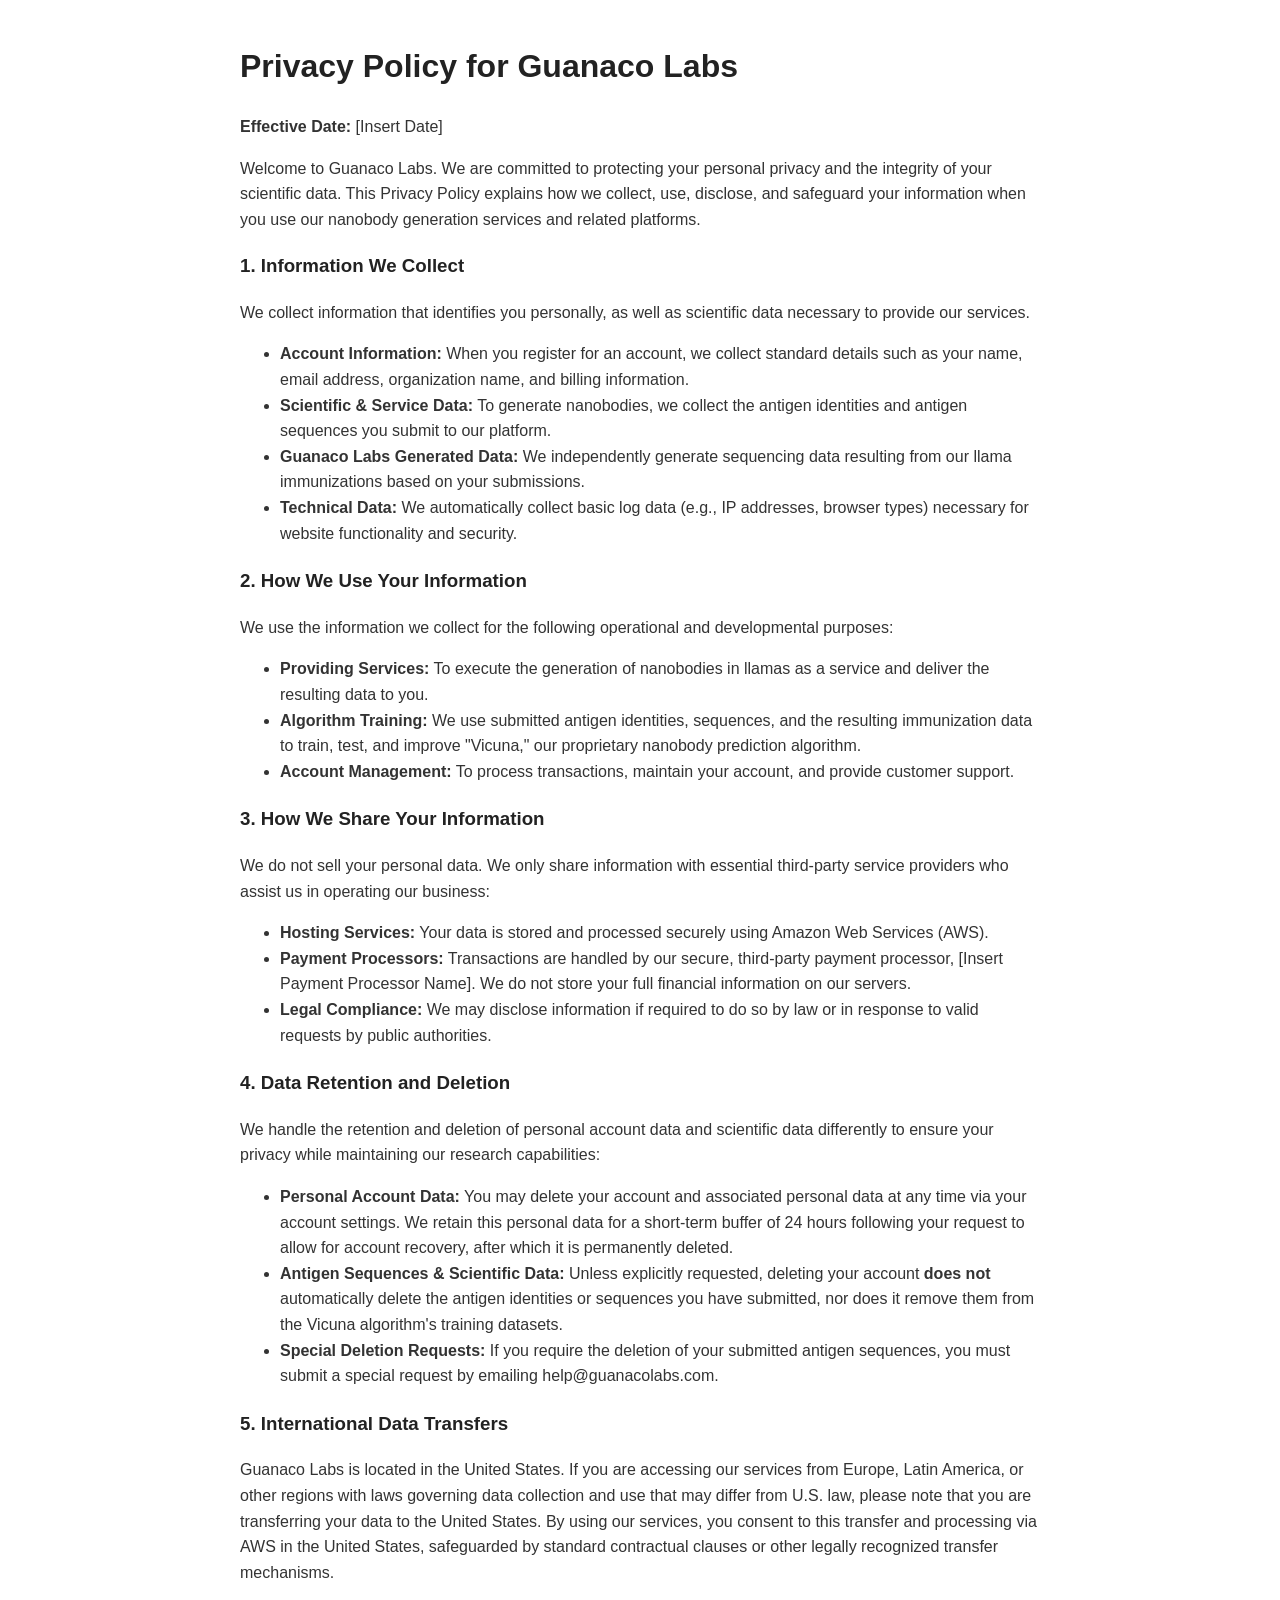
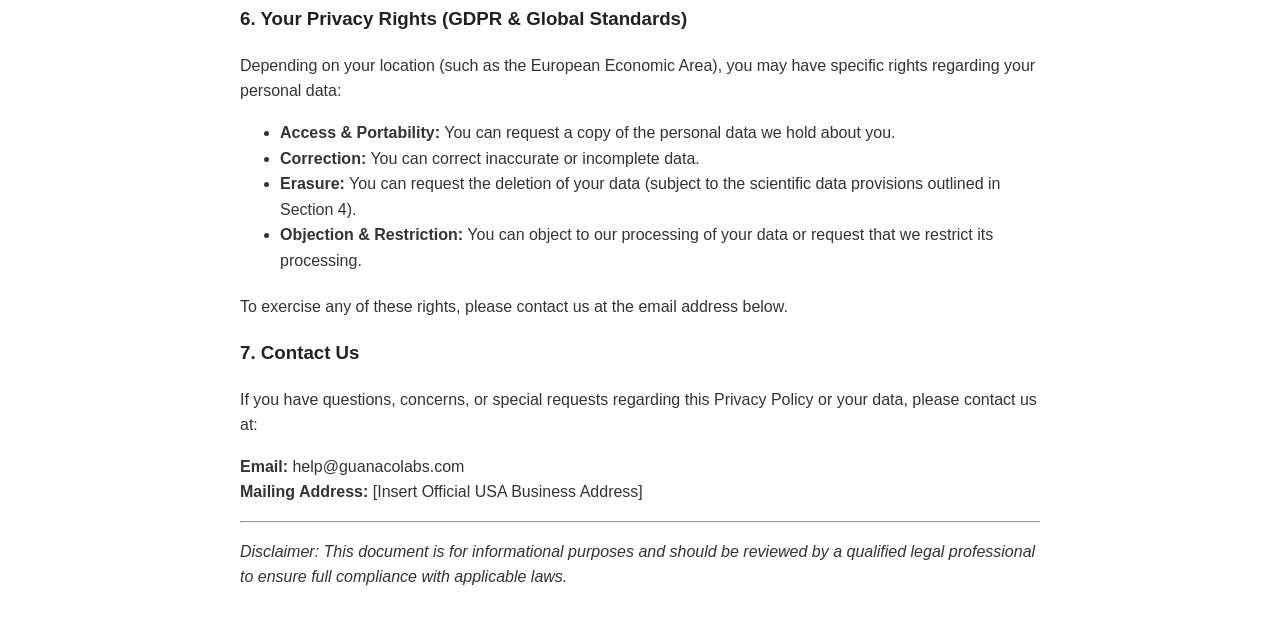
==== privacy.html @ 932bade7 "Create privacy.html" ====
<!DOCTYPE html>
<html lang="en">
<head>
    <meta charset="UTF-8">
    <meta name="viewport" content="width=device-width, initial-scale=1.0">
    <title>Privacy Policy - Guanaco Labs</title>
    <style>
        body { font-family: sans-serif; line-height: 1.6; max-width: 800px; margin: 0 auto; padding: 20px; color: #333; }
        h1, h2, h3 { color: #222; }
        ul { margin-bottom: 20px; }
    </style>
</head>
<body>

    <h1>Privacy Policy for Guanaco Labs</h1>
    <p><strong>Effective Date:</strong> [Insert Date]</p>

    <p>Welcome to Guanaco Labs. We are committed to protecting your personal privacy and the integrity of your scientific data. This Privacy Policy explains how we collect, use, disclose, and safeguard your information when you use our nanobody generation services and related platforms.</p>

    <h3>1. Information We Collect</h3>
    <p>We collect information that identifies you personally, as well as scientific data necessary to provide our services.</p>
    <ul>
        <li><strong>Account Information:</strong> When you register for an account, we collect standard details such as your name, email address, organization name, and billing information.</li>
        <li><strong>Scientific &amp; Service Data:</strong> To generate nanobodies, we collect the antigen identities and antigen sequences you submit to our platform.</li>
        <li><strong>Guanaco Labs Generated Data:</strong> We independently generate sequencing data resulting from our llama immunizations based on your submissions.</li>
        <li><strong>Technical Data:</strong> We automatically collect basic log data (e.g., IP addresses, browser types) necessary for website functionality and security.</li>
    </ul>

    <h3>2. How We Use Your Information</h3>
    <p>We use the information we collect for the following operational and developmental purposes:</p>
    <ul>
        <li><strong>Providing Services:</strong> To execute the generation of nanobodies in llamas as a service and deliver the resulting data to you.</li>
        <li><strong>Algorithm Training:</strong> We use submitted antigen identities, sequences, and the resulting immunization data to train, test, and improve "Vicuna," our proprietary nanobody prediction algorithm.</li>
        <li><strong>Account Management:</strong> To process transactions, maintain your account, and provide customer support.</li>
    </ul>

    <h3>3. How We Share Your Information</h3>
    <p>We do not sell your personal data. We only share information with essential third-party service providers who assist us in operating our business:</p>
    <ul>
        <li><strong>Hosting Services:</strong> Your data is stored and processed securely using Amazon Web Services (AWS).</li>
        <li><strong>Payment Processors:</strong> Transactions are handled by our secure, third-party payment processor, [Insert Payment Processor Name]. We do not store your full financial information on our servers.</li>
        <li><strong>Legal Compliance:</strong> We may disclose information if required to do so by law or in response to valid requests by public authorities.</li>
    </ul>

    <h3>4. Data Retention and Deletion</h3>
    <p>We handle the retention and deletion of personal account data and scientific data differently to ensure your privacy while maintaining our research capabilities:</p>
    <ul>
        <li><strong>Personal Account Data:</strong> You may delete your account and associated personal data at any time via your account settings. We retain this personal data for a short-term buffer of 24 hours following your request to allow for account recovery, after which it is permanently deleted.</li>
        <li><strong>Antigen Sequences &amp; Scientific Data:</strong> Unless explicitly requested, deleting your account <strong>does not</strong> automatically delete the antigen identities or sequences you have submitted, nor does it remove them from the Vicuna algorithm's training datasets.</li>
        <li><strong>Special Deletion Requests:</strong> If you require the deletion of your submitted antigen sequences, you must submit a special request by emailing help@guanacolabs.com.</li>
    </ul>

    <h3>5. International Data Transfers</h3>
    <p>Guanaco Labs is located in the United States. If you are accessing our services from Europe, Latin America, or other regions with laws governing data collection and use that may differ from U.S. law, please note that you are transferring your data to the United States. By using our services, you consent to this transfer and processing via AWS in the United States, safeguarded by standard contractual clauses or other legally recognized transfer mechanisms.</p>

    <h3>6. Your Privacy Rights (GDPR &amp; Global Standards)</h3>
    <p>Depending on your location (such as the European Economic Area), you may have specific rights regarding your personal data:</p>
    <ul>
        <li><strong>Access &amp; Portability:</strong> You can request a copy of the personal data we hold about you.</li>
        <li><strong>Correction:</strong> You can correct inaccurate or incomplete data.</li>
        <li><strong>Erasure:</strong> You can request the deletion of your data (subject to the scientific data provisions outlined in Section 4).</li>
        <li><strong>Objection &amp; Restriction:</strong> You can object to our processing of your data or request that we restrict its processing.</li>
    </ul>
    <p>To exercise any of these rights, please contact us at the email address below.</p>

    <h3>7. Contact Us</h3>
    <p>If you have questions, concerns, or special requests regarding this Privacy Policy or your data, please contact us at:</p>
    <p>
        <strong>Email:</strong> help@guanacolabs.com<br>
        <strong>Mailing Address:</strong> [Insert Official USA Business Address]
    </p>

    <hr>
    <p><em>Disclaimer: This document is for informational purposes and should be reviewed by a qualified legal professional to ensure full compliance with applicable laws.</em></p>

</body>
</html>
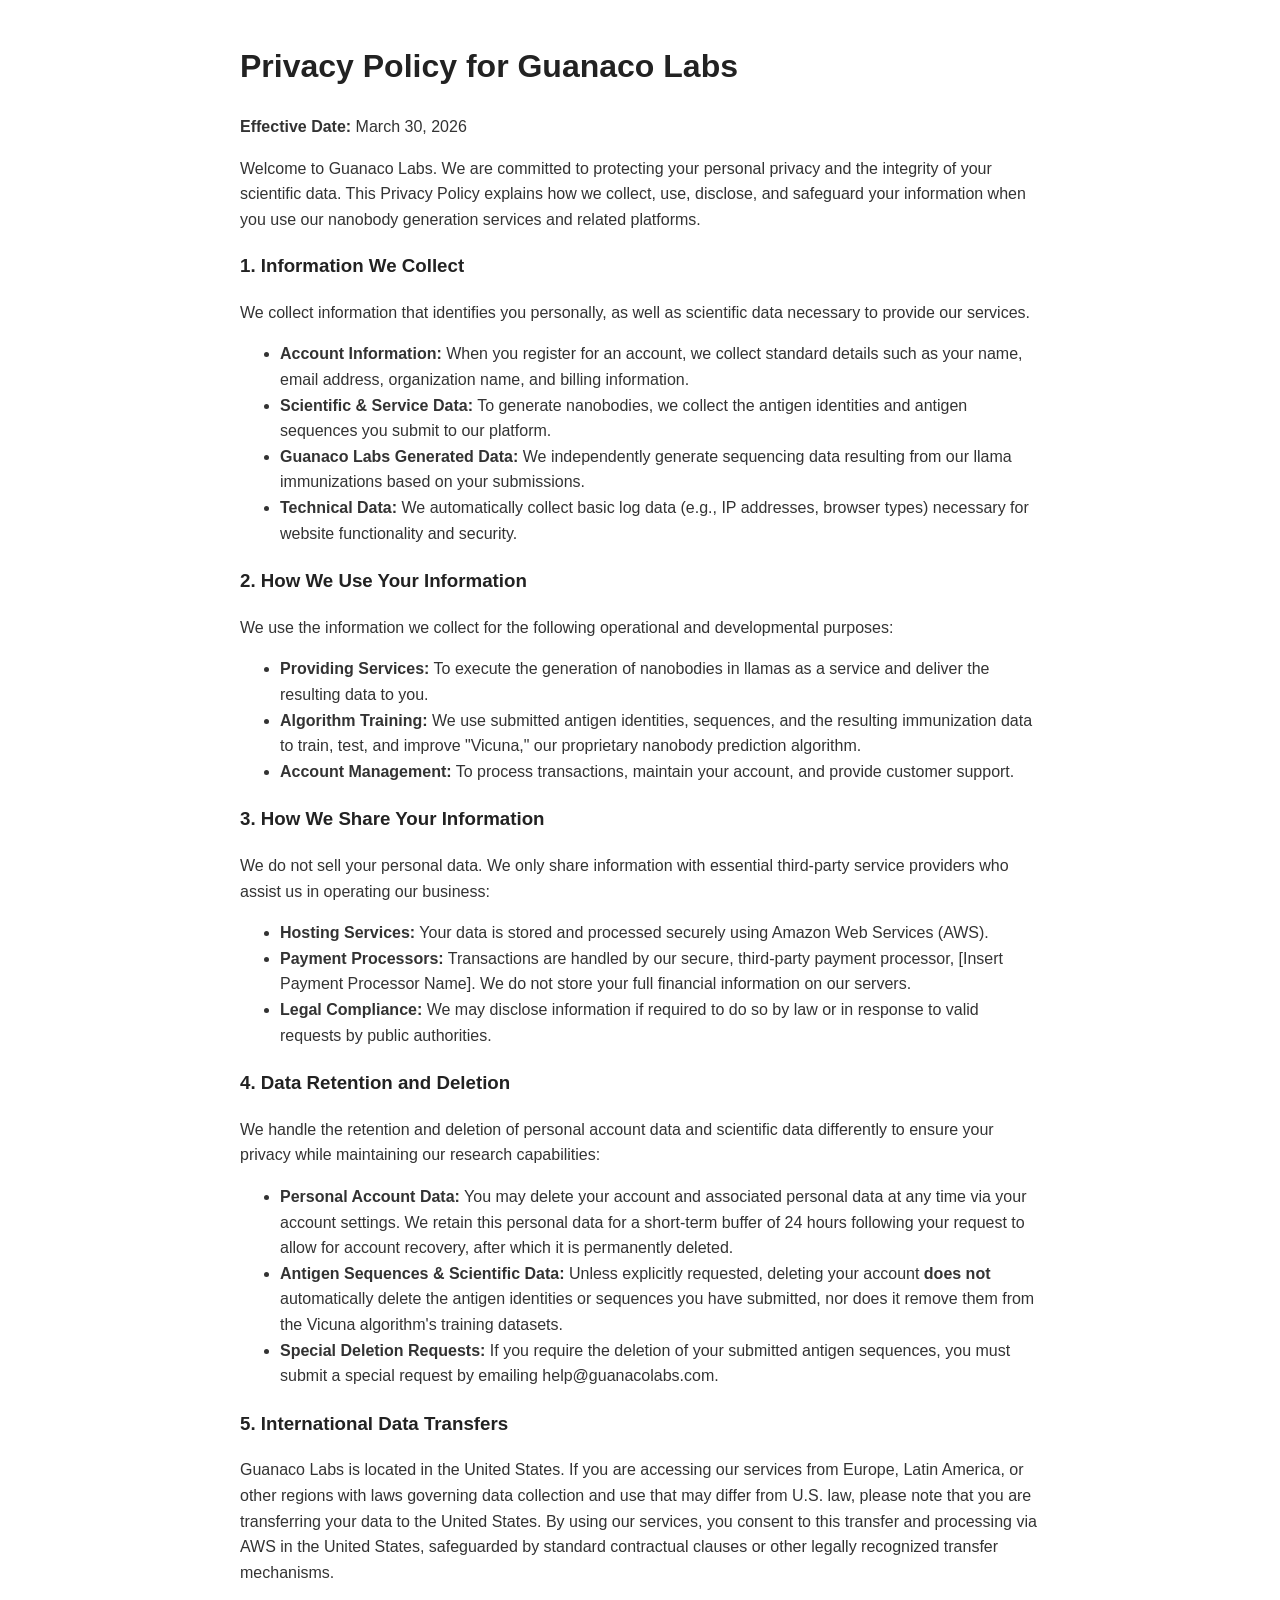
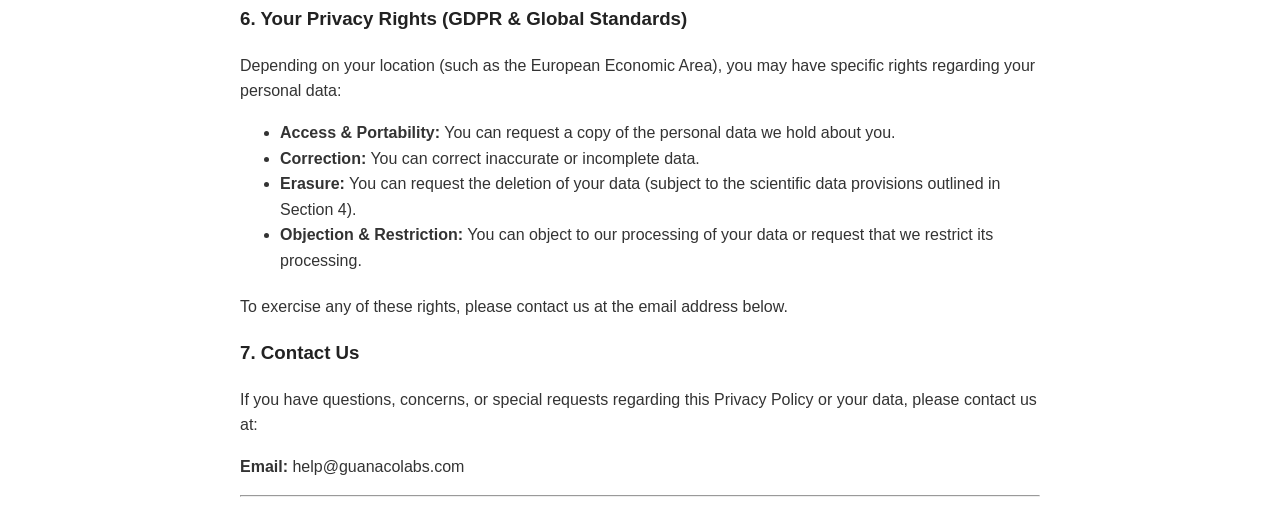
==== commit 1f6dc1a6: "Update privacy.html Date and no addresss" ====
--- a/privacy.html
+++ b/privacy.html
@@ -13,7 +13,7 @@
 <body>
 
     <h1>Privacy Policy for Guanaco Labs</h1>
-    <p><strong>Effective Date:</strong> [Insert Date]</p>
+    <p><strong>Effective Date:</strong> March 30, 2026 </p>
 
     <p>Welcome to Guanaco Labs. We are committed to protecting your personal privacy and the integrity of your scientific data. This Privacy Policy explains how we collect, use, disclose, and safeguard your information when you use our nanobody generation services and related platforms.</p>
 
@@ -67,11 +67,9 @@
     <p>If you have questions, concerns, or special requests regarding this Privacy Policy or your data, please contact us at:</p>
     <p>
         <strong>Email:</strong> help@guanacolabs.com<br>
-        <strong>Mailing Address:</strong> [Insert Official USA Business Address]
     </p>
 
     <hr>
-    <p><em>Disclaimer: This document is for informational purposes and should be reviewed by a qualified legal professional to ensure full compliance with applicable laws.</em></p>
 
 </body>
 </html>
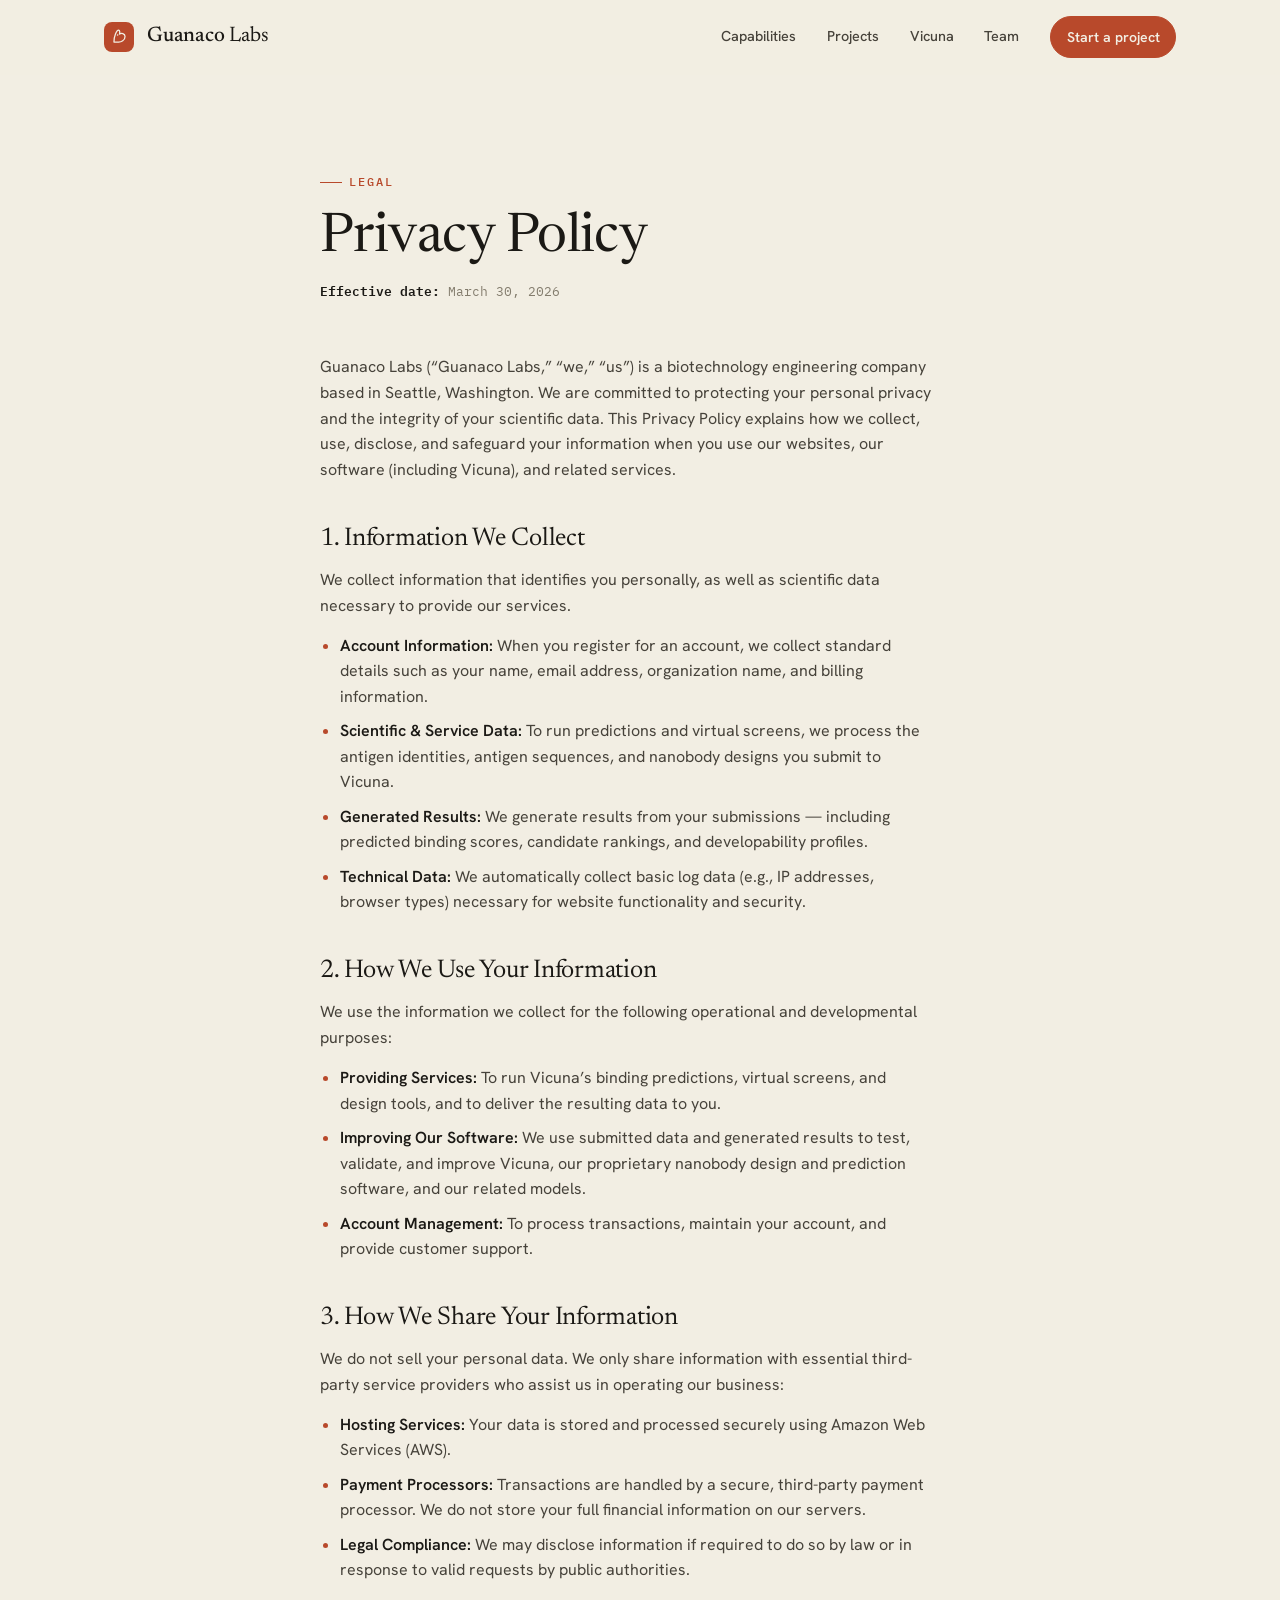
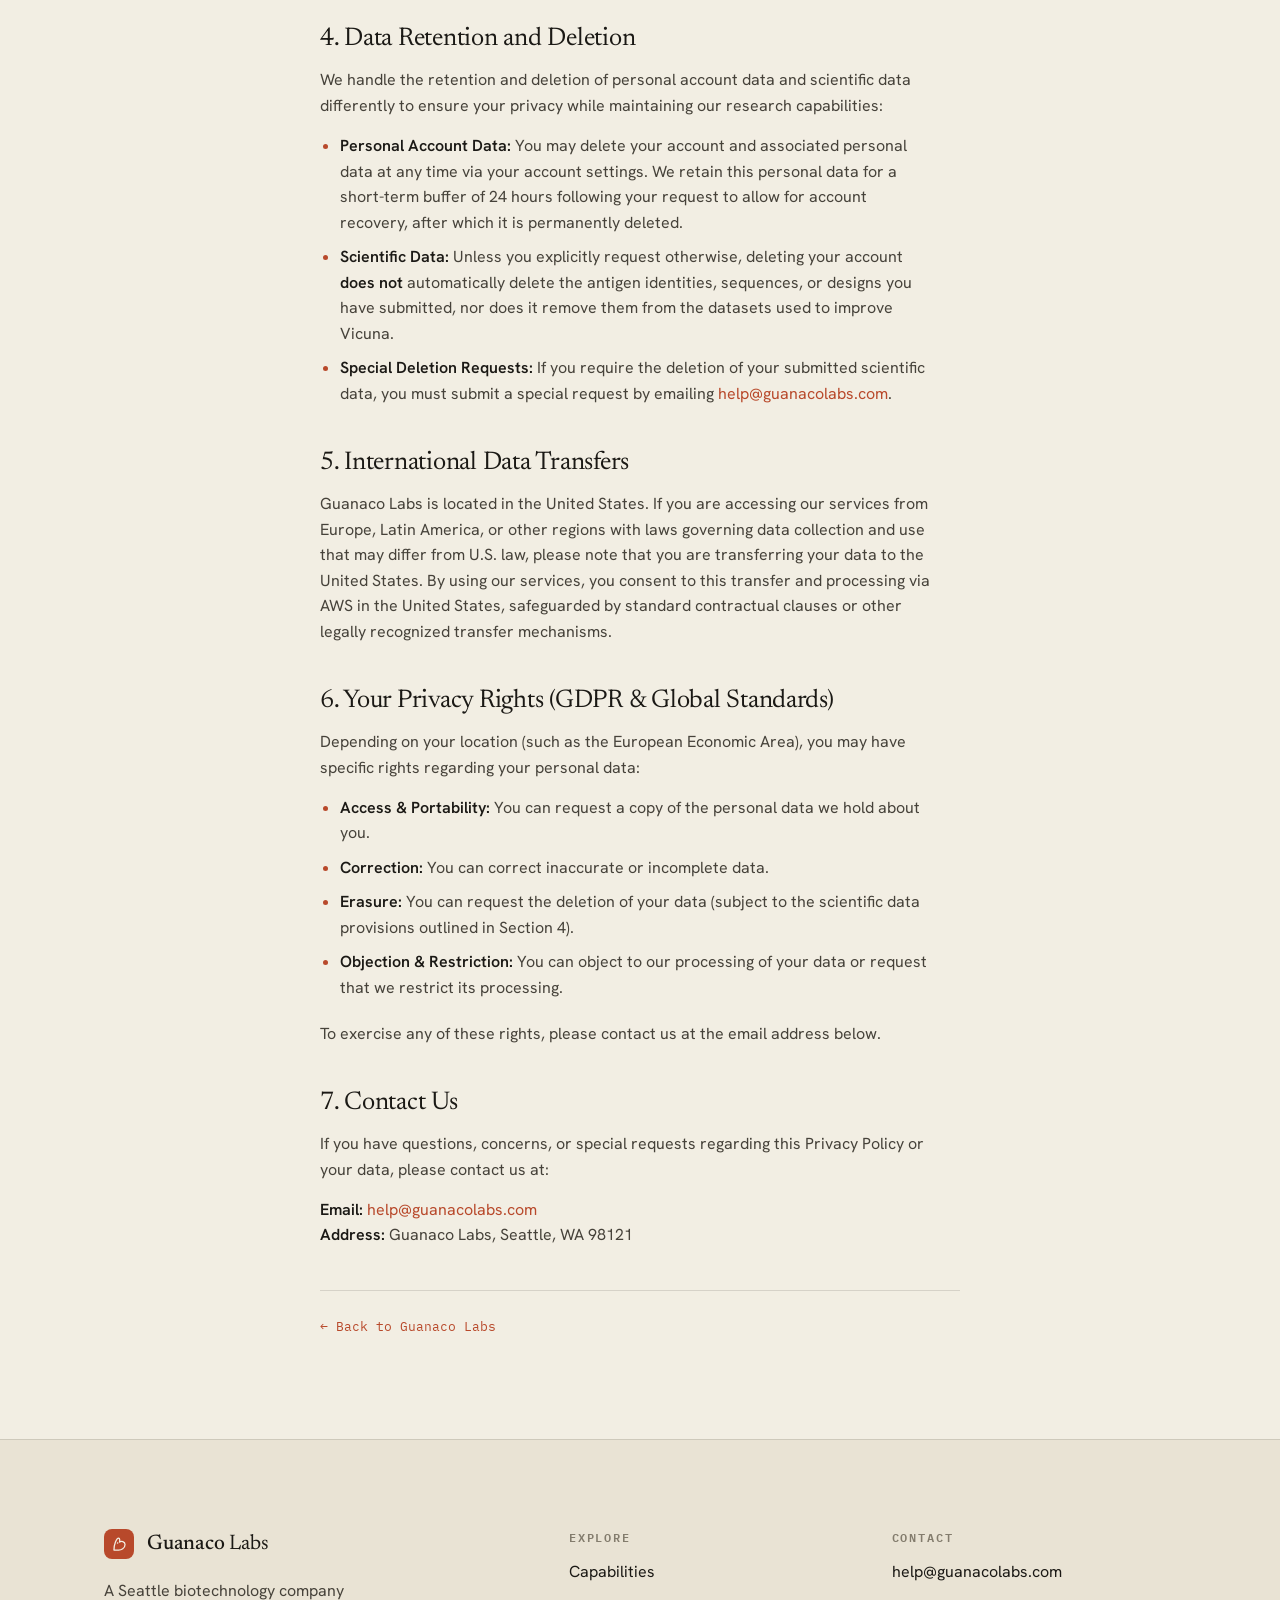
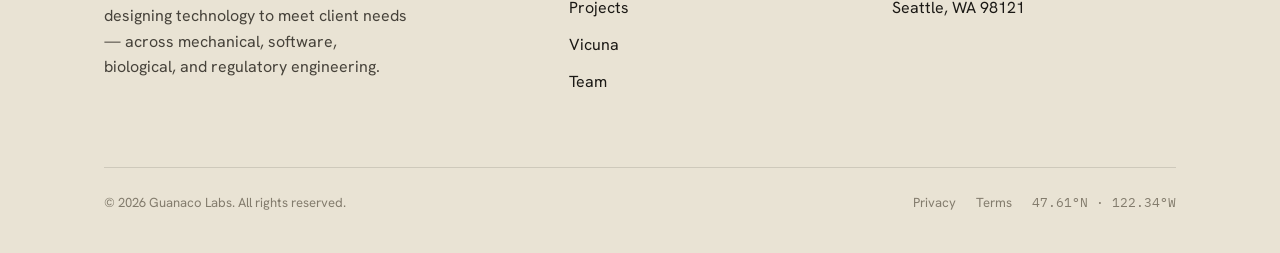
==== commit 18b9cbc8: "Redesign site as engineering studio + add Vicuna product page Implement the Claude Design handoff bu" ====
--- a/privacy.html
+++ b/privacy.html
@@ -1,53 +1,105 @@
 <!DOCTYPE html>
-<html lang="en">
+<html lang="en" data-theme="light">
 <head>
-    <meta charset="UTF-8">
-    <meta name="viewport" content="width=device-width, initial-scale=1.0">
-    <title>Privacy Policy - Guanaco Labs</title>
-    <style>
-        body { font-family: sans-serif; line-height: 1.6; max-width: 800px; margin: 0 auto; padding: 20px; color: #333; }
-        h1, h2, h3 { color: #222; }
-        ul { margin-bottom: 20px; }
-    </style>
+<meta charset="UTF-8" />
+<meta name="viewport" content="width=device-width, initial-scale=1.0" />
+<title>Privacy Policy · Guanaco Labs</title>
+<meta name="description" content="How Guanaco Labs collects, uses, and safeguards your information across our websites, the Vicuna software, and related services." />
+<link rel="preconnect" href="https://fonts.googleapis.com" />
+<link rel="preconnect" href="https://fonts.gstatic.com" crossorigin />
+<link rel="stylesheet" href="styles.css" />
+<!--
+  CONTENT NOTE (for the site owner — not legal advice):
+  This policy was realigned from the old "llama-immunization nanobody service" model to the
+  current positioning (Guanaco Labs = biotech engineering studio; Vicuna = nanobody design
+  software). Effective date left unchanged at March 30, 2026. Please have counsel review
+  before relying on it, especially the data-use / training and retention provisions.
+-->
+<style>
+  /* legal / prose page */
+  .legal { padding-block: clamp(44px, 7vw, 92px); }
+  .legal .wrap { max-width: 768px; }
+  .legal-head { margin-bottom: clamp(30px, 5vw, 52px); }
+  .legal-head h1 { font-size: clamp(2.3rem, 5vw, 3.4rem); margin-top: .35em; }
+  .legal-head .eff { font-family: var(--font-mono); font-size: .8rem; color: var(--muted); margin-top: 1.1em; }
+  .legal h3 { font-family: var(--font-serif); font-size: clamp(1.3rem, 2vw, 1.6rem); margin: 1.7em 0 .45em; }
+  .legal p { color: var(--ink-soft); margin: .9em 0; max-width: 68ch; }
+  .legal ul { margin: .6em 0 1.3em; padding-left: 1.25em; display: flex; flex-direction: column; gap: .55em; }
+  .legal li { color: var(--ink-soft); max-width: 66ch; }
+  .legal li::marker { color: var(--accent); }
+  .legal strong { color: var(--ink); font-weight: 600; }
+  .legal a { color: var(--accent); }
+  .legal a:hover { text-decoration: underline; }
+  .legal .rule { margin: 2.6em 0 1.6em; }
+  .legal .back { font-family: var(--font-mono); font-size: .82rem; }
+</style>
 </head>
 <body>
 
-    <h1>Privacy Policy for Guanaco Labs</h1>
-    <p><strong>Effective Date:</strong> March 30, 2026 </p>
+<!-- ================= HEADER ================= -->
+<header class="site-header" id="header">
+  <div class="wrap nav">
+    <a class="brand brand--accent" href="index.html" aria-label="Guanaco Labs home">
+      <span class="mark" aria-hidden="true">
+        <svg viewBox="0 0 24 24" fill="none"><path d="M5 19 C5 12, 8 4, 11 4 C12.5 4, 12.5 7, 12 9 C14 7, 19 8, 19 12 C19 17, 14 19, 11 19 Z" stroke="currentColor" stroke-width="1.6" stroke-linejoin="round"/><circle cx="9.6" cy="10" r="1" fill="currentColor"/></svg>
+      </span>
+      <span><b>Guanaco</b> Labs</span>
+    </a>
+    <nav class="nav-links" id="navlinks">
+      <a class="navlink" href="index.html#capabilities">Capabilities</a>
+      <a class="navlink" href="index.html#projects">Projects</a>
+      <a class="navlink" href="vicuna.html">Vicuna</a>
+      <a class="navlink" href="index.html#team">Team</a>
+      <a class="btn btn--accent nav-cta" href="mailto:help@guanacolabs.com">Start a project</a>
+    </nav>
+    <button class="menu-toggle" id="menuToggle" aria-label="Menu">
+      <svg width="20" height="20" viewBox="0 0 20 20" fill="none"><path d="M3 6h14M3 10h14M3 14h14" stroke="currentColor" stroke-width="1.6" stroke-linecap="round"/></svg>
+    </button>
+  </div>
+</header>
 
-    <p>Welcome to Guanaco Labs. We are committed to protecting your personal privacy and the integrity of your scientific data. This Privacy Policy explains how we collect, use, disclose, and safeguard your information when you use our nanobody generation services and related platforms.</p>
+<main>
+<section class="legal">
+  <div class="wrap">
+    <div class="legal-head">
+      <span class="eyebrow">Legal</span>
+      <h1>Privacy Policy</h1>
+      <p class="eff"><strong>Effective date:</strong> March 30, 2026</p>
+    </div>
+
+    <p>Guanaco Labs (&ldquo;Guanaco Labs,&rdquo; &ldquo;we,&rdquo; &ldquo;us&rdquo;) is a biotechnology engineering company based in Seattle, Washington. We are committed to protecting your personal privacy and the integrity of your scientific data. This Privacy Policy explains how we collect, use, disclose, and safeguard your information when you use our websites, our software (including Vicuna), and related services.</p>
 
     <h3>1. Information We Collect</h3>
     <p>We collect information that identifies you personally, as well as scientific data necessary to provide our services.</p>
     <ul>
-        <li><strong>Account Information:</strong> When you register for an account, we collect standard details such as your name, email address, organization name, and billing information.</li>
-        <li><strong>Scientific &amp; Service Data:</strong> To generate nanobodies, we collect the antigen identities and antigen sequences you submit to our platform.</li>
-        <li><strong>Guanaco Labs Generated Data:</strong> We independently generate sequencing data resulting from our llama immunizations based on your submissions.</li>
-        <li><strong>Technical Data:</strong> We automatically collect basic log data (e.g., IP addresses, browser types) necessary for website functionality and security.</li>
+      <li><strong>Account Information:</strong> When you register for an account, we collect standard details such as your name, email address, organization name, and billing information.</li>
+      <li><strong>Scientific &amp; Service Data:</strong> To run predictions and virtual screens, we process the antigen identities, antigen sequences, and nanobody designs you submit to Vicuna.</li>
+      <li><strong>Generated Results:</strong> We generate results from your submissions &mdash; including predicted binding scores, candidate rankings, and developability profiles.</li>
+      <li><strong>Technical Data:</strong> We automatically collect basic log data (e.g., IP addresses, browser types) necessary for website functionality and security.</li>
     </ul>
 
     <h3>2. How We Use Your Information</h3>
     <p>We use the information we collect for the following operational and developmental purposes:</p>
     <ul>
-        <li><strong>Providing Services:</strong> To execute the generation of nanobodies in llamas as a service and deliver the resulting data to you.</li>
-        <li><strong>Algorithm Training:</strong> We use submitted antigen identities, sequences, and the resulting immunization data to train, test, and improve "Vicuna," our proprietary nanobody prediction algorithm.</li>
-        <li><strong>Account Management:</strong> To process transactions, maintain your account, and provide customer support.</li>
+      <li><strong>Providing Services:</strong> To run Vicuna&rsquo;s binding predictions, virtual screens, and design tools, and to deliver the resulting data to you.</li>
+      <li><strong>Improving Our Software:</strong> We use submitted data and generated results to test, validate, and improve Vicuna, our proprietary nanobody design and prediction software, and our related models.</li>
+      <li><strong>Account Management:</strong> To process transactions, maintain your account, and provide customer support.</li>
     </ul>
 
     <h3>3. How We Share Your Information</h3>
     <p>We do not sell your personal data. We only share information with essential third-party service providers who assist us in operating our business:</p>
     <ul>
-        <li><strong>Hosting Services:</strong> Your data is stored and processed securely using Amazon Web Services (AWS).</li>
-        <li><strong>Payment Processors:</strong> Transactions are handled by our secure, third-party payment processor, [Insert Payment Processor Name]. We do not store your full financial information on our servers.</li>
-        <li><strong>Legal Compliance:</strong> We may disclose information if required to do so by law or in response to valid requests by public authorities.</li>
+      <li><strong>Hosting Services:</strong> Your data is stored and processed securely using Amazon Web Services (AWS).</li>
+      <li><strong>Payment Processors:</strong> Transactions are handled by a secure, third-party payment processor. We do not store your full financial information on our servers.</li>
+      <li><strong>Legal Compliance:</strong> We may disclose information if required to do so by law or in response to valid requests by public authorities.</li>
     </ul>
 
     <h3>4. Data Retention and Deletion</h3>
     <p>We handle the retention and deletion of personal account data and scientific data differently to ensure your privacy while maintaining our research capabilities:</p>
     <ul>
-        <li><strong>Personal Account Data:</strong> You may delete your account and associated personal data at any time via your account settings. We retain this personal data for a short-term buffer of 24 hours following your request to allow for account recovery, after which it is permanently deleted.</li>
-        <li><strong>Antigen Sequences &amp; Scientific Data:</strong> Unless explicitly requested, deleting your account <strong>does not</strong> automatically delete the antigen identities or sequences you have submitted, nor does it remove them from the Vicuna algorithm's training datasets.</li>
-        <li><strong>Special Deletion Requests:</strong> If you require the deletion of your submitted antigen sequences, you must submit a special request by emailing help@guanacolabs.com.</li>
+      <li><strong>Personal Account Data:</strong> You may delete your account and associated personal data at any time via your account settings. We retain this personal data for a short-term buffer of 24 hours following your request to allow for account recovery, after which it is permanently deleted.</li>
+      <li><strong>Scientific Data:</strong> Unless you explicitly request otherwise, deleting your account <strong>does not</strong> automatically delete the antigen identities, sequences, or designs you have submitted, nor does it remove them from the datasets used to improve Vicuna.</li>
+      <li><strong>Special Deletion Requests:</strong> If you require the deletion of your submitted scientific data, you must submit a special request by emailing <a href="mailto:help@guanacolabs.com">help@guanacolabs.com</a>.</li>
     </ul>
 
     <h3>5. International Data Transfers</h3>
@@ -56,20 +108,70 @@
     <h3>6. Your Privacy Rights (GDPR &amp; Global Standards)</h3>
     <p>Depending on your location (such as the European Economic Area), you may have specific rights regarding your personal data:</p>
     <ul>
-        <li><strong>Access &amp; Portability:</strong> You can request a copy of the personal data we hold about you.</li>
-        <li><strong>Correction:</strong> You can correct inaccurate or incomplete data.</li>
-        <li><strong>Erasure:</strong> You can request the deletion of your data (subject to the scientific data provisions outlined in Section 4).</li>
-        <li><strong>Objection &amp; Restriction:</strong> You can object to our processing of your data or request that we restrict its processing.</li>
+      <li><strong>Access &amp; Portability:</strong> You can request a copy of the personal data we hold about you.</li>
+      <li><strong>Correction:</strong> You can correct inaccurate or incomplete data.</li>
+      <li><strong>Erasure:</strong> You can request the deletion of your data (subject to the scientific data provisions outlined in Section 4).</li>
+      <li><strong>Objection &amp; Restriction:</strong> You can object to our processing of your data or request that we restrict its processing.</li>
     </ul>
     <p>To exercise any of these rights, please contact us at the email address below.</p>
 
     <h3>7. Contact Us</h3>
     <p>If you have questions, concerns, or special requests regarding this Privacy Policy or your data, please contact us at:</p>
-    <p>
-        <strong>Email:</strong> help@guanacolabs.com<br>
-    </p>
+    <p><strong>Email:</strong> <a href="mailto:help@guanacolabs.com">help@guanacolabs.com</a><br />
+    <strong>Address:</strong> Guanaco Labs, Seattle, WA 98121</p>
 
-    <hr>
+    <hr class="rule" />
+    <p class="back"><a href="index.html">&larr; Back to Guanaco Labs</a></p>
+  </div>
+</section>
+</main>
 
+<!-- ================= FOOTER ================= -->
+<footer class="site-footer">
+  <div class="wrap">
+    <div class="foot-grid">
+      <div class="foot-about">
+        <a class="brand brand--accent" href="index.html">
+          <span class="mark" aria-hidden="true"><svg viewBox="0 0 24 24" fill="none"><path d="M5 19 C5 12, 8 4, 11 4 C12.5 4, 12.5 7, 12 9 C14 7, 19 8, 19 12 C19 17, 14 19, 11 19 Z" stroke="currentColor" stroke-width="1.6" stroke-linejoin="round"/><circle cx="9.6" cy="10" r="1" fill="currentColor"/></svg></span>
+          <span><b>Guanaco</b> Labs</span>
+        </a>
+        <p class="foot-blurb">A Seattle biotechnology company designing technology to meet client needs — across mechanical, software, biological, and regulatory engineering.</p>
+      </div>
+      <div>
+        <h4>Explore</h4>
+        <ul>
+          <li><a href="index.html#capabilities">Capabilities</a></li>
+          <li><a href="index.html#projects">Projects</a></li>
+          <li><a href="vicuna.html">Vicuna</a></li>
+          <li><a href="index.html#team">Team</a></li>
+        </ul>
+      </div>
+      <div>
+        <h4>Contact</h4>
+        <ul>
+          <li><a href="mailto:help@guanacolabs.com">help@guanacolabs.com</a></li>
+          <li>Seattle, WA 98121</li>
+        </ul>
+      </div>
+    </div>
+    <div class="foot-bottom">
+      <span>© 2026 Guanaco Labs. All rights reserved.</span>
+      <span style="display:inline-flex; gap:20px; align-items:center; flex-wrap:wrap">
+        <a href="privacy.html">Privacy</a>
+        <a href="terms.html">Terms</a>
+        <span class="mono">47.61°N · 122.34°W</span>
+      </span>
+    </div>
+  </div>
+</footer>
+
+<script>
+  /* header scroll state + mobile menu */
+  var header = document.getElementById('header');
+  addEventListener('scroll', function(){ header.classList.toggle('scrolled', scrollY > 12); }, { passive:true });
+  var mt = document.getElementById('menuToggle'), nl = document.getElementById('navlinks');
+  mt && mt.addEventListener('click', function(){ nl.classList.toggle('open'); });
+  nl && nl.addEventListener('click', function(e){ if (e.target.tagName === 'A') nl.classList.remove('open'); });
+</script>
 </body>
 </html>
--- a/styles.css
+++ b/styles.css
@@ -0,0 +1,229 @@
+/* ============================================================
+   Guanaco Labs — shared design system
+   Serif (Newsreader) · Grotesque (Hanken) · Mono (IBM Plex Mono)
+   Warm paper + ink + clay accent (Andean nod)
+   ============================================================ */
+
+@import url('https://fonts.googleapis.com/css2?family=Newsreader:ital,opsz,wght@0,6..72,300;0,6..72,400;0,6..72,500;1,6..72,300;1,6..72,400&family=Hanken+Grotesk:wght@400;500;600;700&family=IBM+Plex+Mono:wght@400;500;600&display=swap');
+
+/* ---------- tokens ---------- */
+:root {
+  --paper:     #F2EEE3;
+  --paper-2:   #E9E3D4;
+  --paper-3:   #DFD8C6;
+  --card:      #F8F5EC;
+  --ink:       #1B1915;
+  --ink-soft:  #46423A;
+  --muted:     #837C6D;
+  --line:      rgba(27,25,21,0.13);
+  --line-soft: rgba(27,25,21,0.07);
+  --accent:    #B8492B;   /* clay / guanaco coat */
+  --accent-2:  #934022;   /* deep clay */
+  --slate:     #34474C;   /* cool technical */
+  --slate-2:   #5C7177;
+  --shadow:    0 1px 2px rgba(27,25,21,.05), 0 18px 40px -28px rgba(27,25,21,.35);
+
+  --font-serif: 'Newsreader', Georgia, serif;
+  --font-sans:  'Hanken Grotesk', system-ui, sans-serif;
+  --font-mono:  'IBM Plex Mono', ui-monospace, monospace;
+
+  --maxw: 1200px;
+  --pad: clamp(20px, 5vw, 64px);
+
+  /* density */
+  --section-y: clamp(80px, 11vw, 168px);
+  --gap: clamp(24px, 3vw, 40px);
+}
+
+:root[data-density="compact"] { --section-y: clamp(56px, 7vw, 104px); --gap: clamp(18px, 2vw, 28px); }
+:root[data-density="comfy"]   { --section-y: clamp(104px, 14vw, 220px); --gap: clamp(32px, 4vw, 56px); }
+
+/* dark mode */
+:root[data-theme="dark"] {
+  --paper:     #131210;
+  --paper-2:   #1A1814;
+  --paper-3:   #221F19;
+  --card:      #1C1A15;
+  --ink:       #F1ECE0;
+  --ink-soft:  #C3BCAC;
+  --muted:     #8C8474;
+  --line:      rgba(241,236,224,0.14);
+  --line-soft: rgba(241,236,224,0.07);
+  --accent:    #D9633F;
+  --accent-2:  #E07A57;
+  --slate:     #9FB6BB;
+  --slate-2:   #7C9298;
+  --shadow:    0 1px 2px rgba(0,0,0,.4), 0 24px 50px -28px rgba(0,0,0,.7);
+}
+
+/* palette tweak variants */
+:root[data-palette="forest"] { --accent:#2F6B4F; --accent-2:#235140; --slate:#3A4A4F; }
+:root[data-palette="slate"]  { --accent:#37566E; --accent-2:#2A4356; --slate:#4A4F55; }
+:root[data-palette="plum"]   { --accent:#7C4A6E; --accent-2:#613858; --slate:#46414E; }
+
+/* ---------- reset ---------- */
+*, *::before, *::after { box-sizing: border-box; }
+* { margin: 0; }
+html { scroll-behavior: smooth; -webkit-text-size-adjust: 100%; }
+@media (prefers-reduced-motion: reduce) { html { scroll-behavior: auto; } }
+
+body {
+  font-family: var(--font-sans);
+  background: var(--paper);
+  color: var(--ink);
+  line-height: 1.6;
+  font-size: clamp(16px, 1.05vw, 18px);
+  -webkit-font-smoothing: antialiased;
+  text-rendering: optimizeLegibility;
+  overflow-x: clip;
+  transition: background .4s ease, color .4s ease;
+}
+
+img { max-width: 100%; display: block; }
+a { color: inherit; text-decoration: none; }
+::selection { background: var(--accent); color: #fff; }
+
+/* ---------- layout helpers ---------- */
+.wrap { max-width: var(--maxw); margin-inline: auto; padding-inline: var(--pad); }
+.section { padding-block: var(--section-y); }
+
+.eyebrow {
+  font-family: var(--font-mono);
+  font-size: .72rem;
+  font-weight: 500;
+  letter-spacing: .18em;
+  text-transform: uppercase;
+  color: var(--accent);
+  display: inline-flex;
+  align-items: center;
+  gap: .6em;
+}
+.eyebrow::before {
+  content: "";
+  width: 22px; height: 1px;
+  background: var(--accent);
+  display: inline-block;
+}
+.eyebrow.no-rule::before { display: none; }
+
+h1, h2, h3 { font-family: var(--font-serif); font-weight: 400; line-height: 1.04; letter-spacing: -0.01em; }
+.serif { font-family: var(--font-serif); }
+.mono { font-family: var(--font-mono); }
+
+.lead {
+  font-size: clamp(1.15rem, 1.6vw, 1.42rem);
+  line-height: 1.5;
+  color: var(--ink-soft);
+  max-width: 46ch;
+  text-wrap: pretty;
+}
+
+/* ---------- buttons ---------- */
+.btn {
+  --b: var(--ink);
+  font-family: var(--font-sans);
+  font-weight: 600;
+  font-size: .94rem;
+  display: inline-flex;
+  align-items: center;
+  gap: .6em;
+  padding: .82em 1.4em;
+  border-radius: 999px;
+  border: 1px solid var(--b);
+  background: var(--b);
+  color: var(--paper);
+  cursor: pointer;
+  transition: transform .25s cubic-bezier(.2,.8,.2,1), background .25s, color .25s, border-color .25s, box-shadow .25s;
+  white-space: nowrap;
+}
+.btn:hover { transform: translateY(-2px); box-shadow: 0 12px 24px -14px rgba(27,25,21,.5); }
+.btn .arr { transition: transform .3s cubic-bezier(.2,.8,.2,1); }
+.btn:hover .arr { transform: translateX(4px); }
+.btn--accent { --b: var(--accent); }
+.btn--ghost {
+  background: transparent;
+  color: var(--ink);
+  border-color: var(--line);
+}
+.btn--ghost:hover { border-color: var(--ink); background: transparent; }
+
+/* ---------- header ---------- */
+.site-header {
+  position: sticky; top: 0; z-index: 40;
+  background: color-mix(in srgb, var(--paper) 80%, transparent);
+  backdrop-filter: saturate(1.4) blur(14px);
+  border-bottom: 1px solid transparent;
+  transition: border-color .3s, background .3s;
+}
+.site-header.scrolled { border-bottom-color: var(--line); }
+.nav {
+  display: flex; align-items: center; justify-content: space-between;
+  height: 74px;
+}
+.brand { display: inline-flex; align-items: center; gap: .62em; font-family: var(--font-serif); font-size: 1.32rem; letter-spacing: -.01em; white-space: nowrap; }
+.brand b { font-weight: 500; }
+.brand .sub { font-family: var(--font-mono); font-size: .56rem; letter-spacing:.22em; text-transform:uppercase; color: var(--muted); align-self:flex-end; padding-bottom:.45em;}
+.mark {
+  width: 30px; height: 30px; flex: none;
+  border-radius: 8px;
+  background: var(--ink);
+  color: var(--paper);
+  display: grid; place-items: center;
+}
+.mark svg { width: 19px; height: 19px; display:block; }
+.brand--accent .mark { background: var(--accent); }
+
+.nav-links { display: flex; align-items: center; gap: clamp(18px, 2.4vw, 36px); }
+.nav-links a.navlink {
+  font-size: .9rem; font-weight: 500; color: var(--ink-soft);
+  position: relative; padding: 4px 0;
+}
+.nav-links a.navlink::after {
+  content:""; position:absolute; left:0; bottom:-2px; height:1.5px; width:0; background: var(--accent);
+  transition: width .3s cubic-bezier(.2,.8,.2,1);
+}
+.nav-links a.navlink:hover { color: var(--ink); }
+.nav-links a.navlink:hover::after { width: 100%; }
+.nav-cta { font-size:.88rem; padding:.6em 1.1em; }
+.menu-toggle { display:none; }
+
+@media (max-width: 800px) {
+  .nav-links { display: none; }
+  .nav-links.open {
+    display: flex; flex-direction: column; align-items: flex-start; gap: 18px;
+    position: absolute; top: 74px; left: 0; right: 0;
+    background: var(--paper); border-bottom: 1px solid var(--line);
+    padding: 24px var(--pad) 32px;
+  }
+  .menu-toggle {
+    display: inline-grid; place-items:center; width:42px; height:42px;
+    border:1px solid var(--line); border-radius: 10px; background:transparent; cursor:pointer; color:var(--ink);
+  }
+}
+
+/* ---------- footer ---------- */
+.site-footer { background: var(--paper-2); border-top: 1px solid var(--line); padding-block: clamp(56px, 7vw, 88px) 40px; }
+.foot-grid { display: grid; grid-template-columns: 1.5fr 1fr 1fr; gap: var(--gap); }
+.foot-grid h4 { font-family: var(--font-mono); font-size:.72rem; letter-spacing:.16em; text-transform:uppercase; color: var(--muted); margin-bottom: 1.1em; font-weight:600; }
+.foot-grid ul { list-style:none; padding:0; display:flex; flex-direction:column; gap:.7em; }
+.foot-grid a:hover { color: var(--accent); }
+.foot-blurb { color: var(--ink-soft); max-width: 34ch; margin-top: 1em; }
+.foot-bottom { display:flex; flex-wrap:wrap; justify-content:space-between; gap:16px; align-items:center; margin-top: clamp(48px,6vw,72px); padding-top: 24px; border-top: 1px solid var(--line); font-size:.82rem; color: var(--muted); }
+.foot-bottom .mono { font-family: var(--font-mono); }
+@media (max-width: 720px){ .foot-grid { grid-template-columns: 1fr 1fr; } .foot-grid .foot-about { grid-column: 1 / -1; } }
+
+/* ---------- reveal animation (visible by default; animate only when html.anim) ---------- */
+.reveal { transition: opacity .8s cubic-bezier(.2,.8,.2,1), transform .8s cubic-bezier(.2,.8,.2,1); }
+html.anim .reveal { opacity: 0; transform: translateY(22px); }
+html.anim .reveal.in { opacity: 1; transform: none; }
+.reveal[data-d="1"]{ transition-delay:.07s } .reveal[data-d="2"]{ transition-delay:.14s }
+.reveal[data-d="3"]{ transition-delay:.21s } .reveal[data-d="4"]{ transition-delay:.28s }
+.reveal[data-d="5"]{ transition-delay:.35s }
+@media (prefers-reduced-motion: reduce){ html.anim .reveal { opacity:1; transform:none; transition:none; } }
+
+/* ---------- misc shared ---------- */
+.rule { height:1px; background: var(--line); border:0; }
+.tag {
+  font-family: var(--font-mono); font-size:.68rem; letter-spacing:.14em; text-transform:uppercase;
+  color: var(--slate); border:1px solid var(--line); border-radius:999px; padding:.4em .8em; display:inline-block;
+}
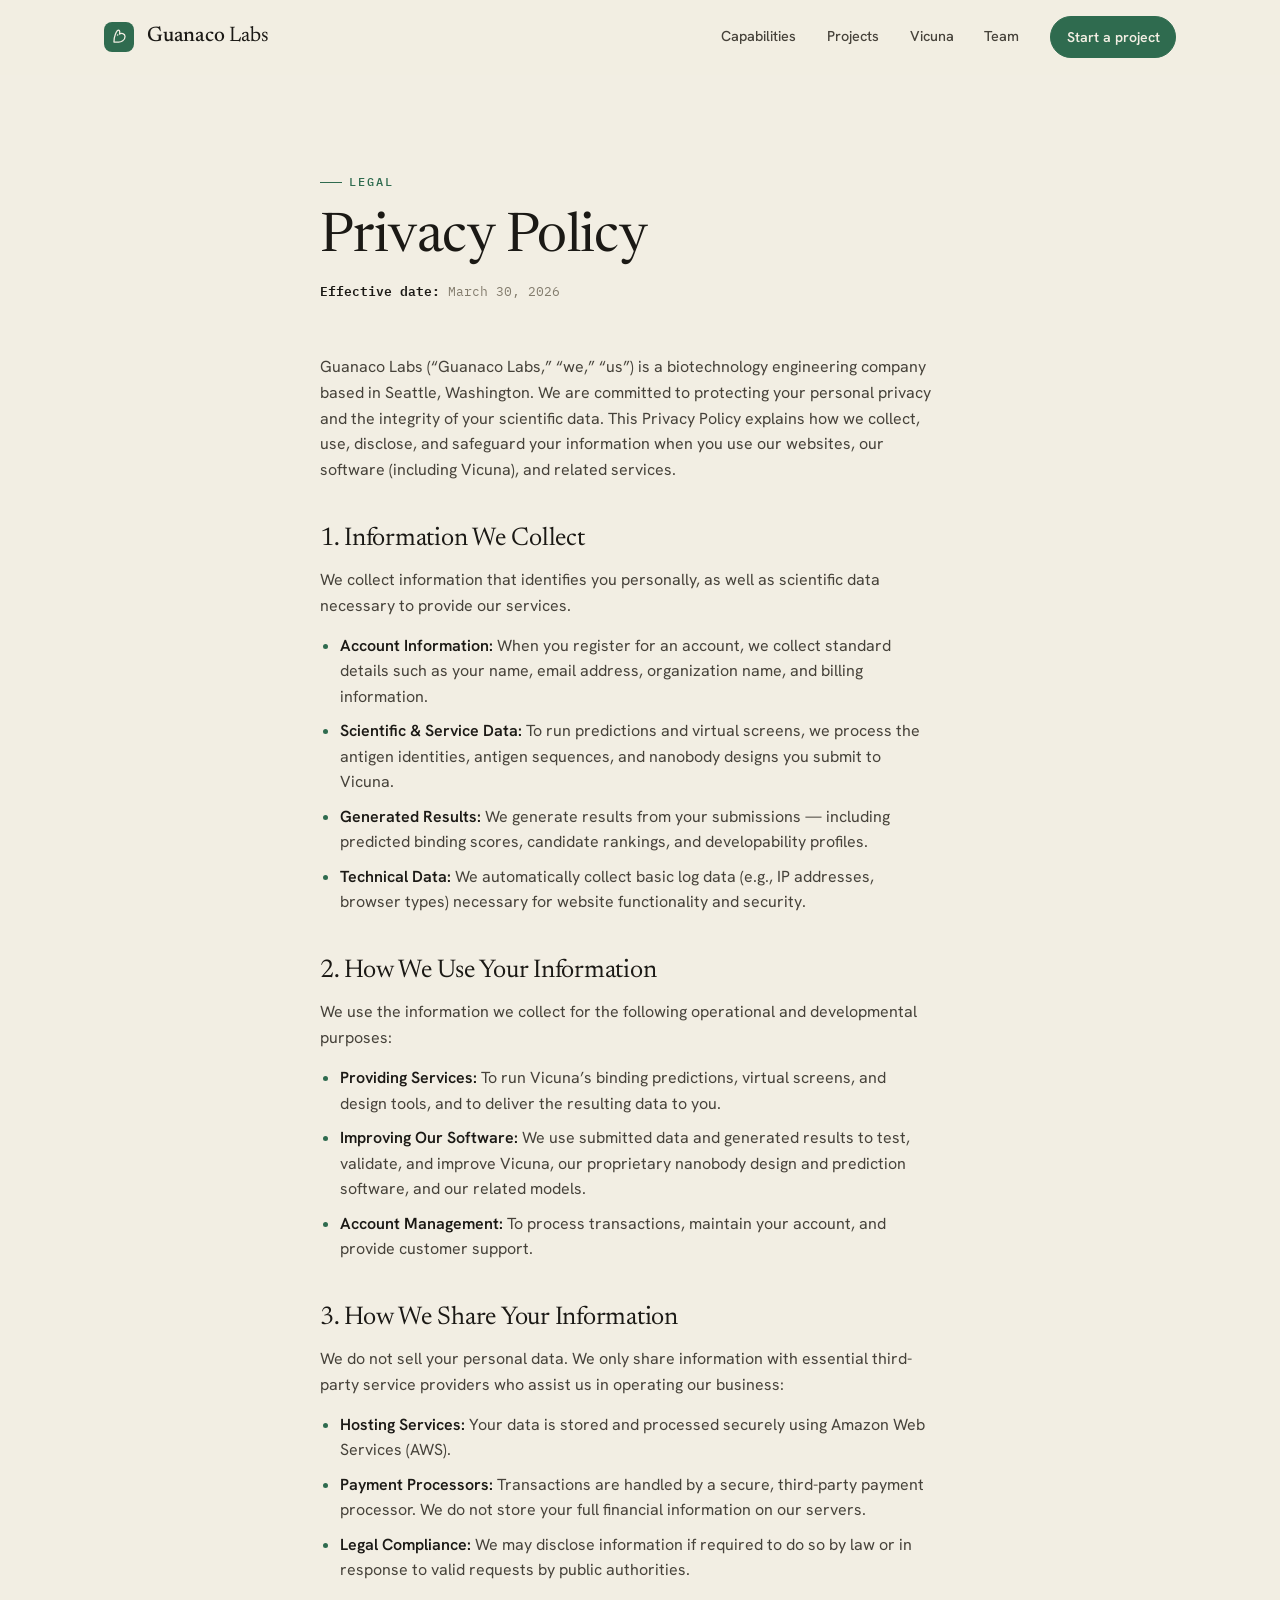
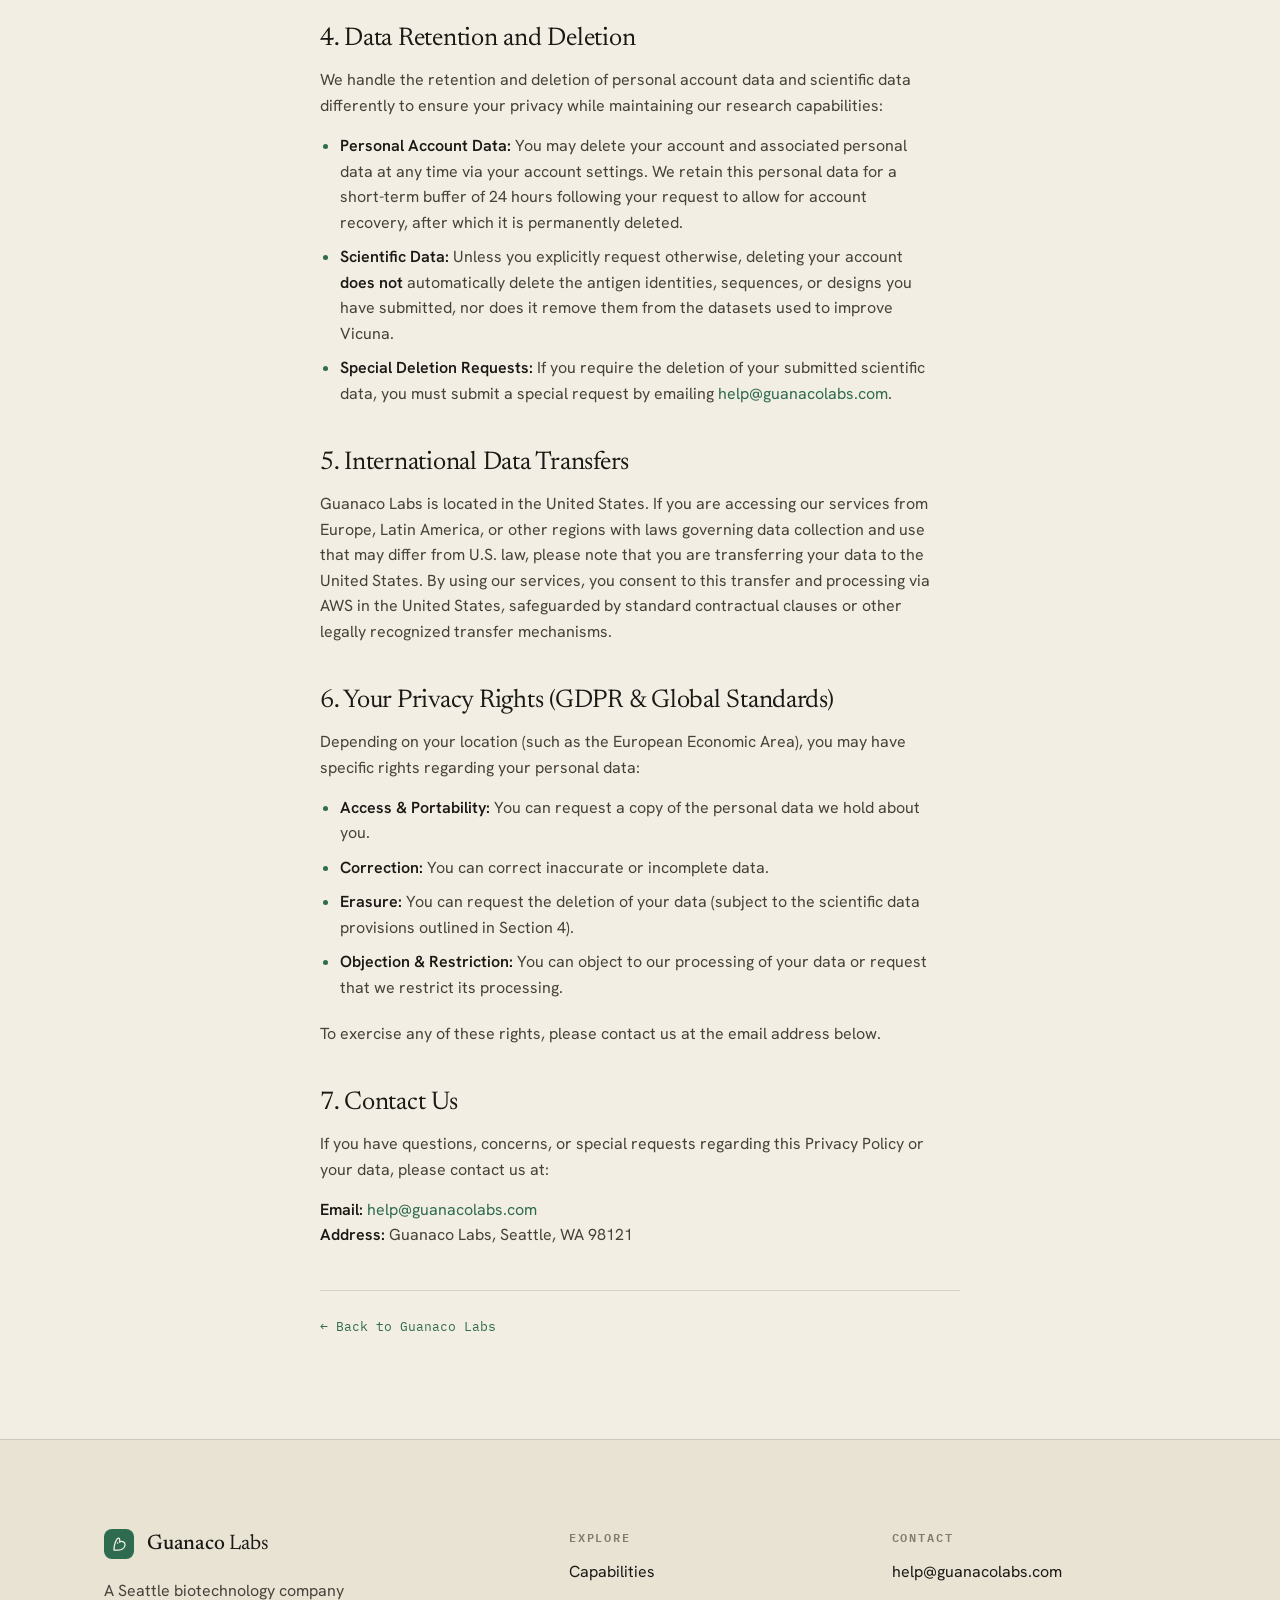
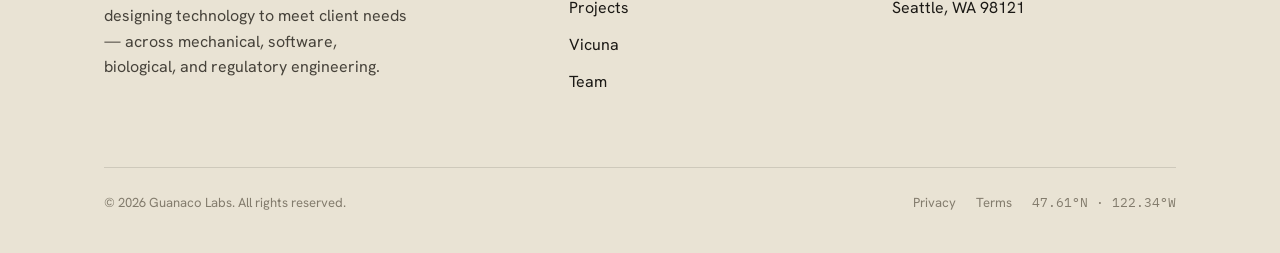
==== commit 165db937: "Update tagline, switch accent to forest green, 'studio' -> 'team' - Hero tagline: 'Engineering solut" ====
--- a/privacy.html
+++ b/privacy.html
@@ -11,7 +11,7 @@
 <!--
   CONTENT NOTE (for the site owner — not legal advice):
   This policy was realigned from the old "llama-immunization nanobody service" model to the
-  current positioning (Guanaco Labs = biotech engineering studio; Vicuna = nanobody design
+  current positioning (Guanaco Labs = biotech engineering team; Vicuna = nanobody design
   software). Effective date left unchanged at March 30, 2026. Please have counsel review
   before relying on it, especially the data-use / training and retention provisions.
 -->
--- a/styles.css
+++ b/styles.css
@@ -17,8 +17,8 @@
   --muted:     #837C6D;
   --line:      rgba(27,25,21,0.13);
   --line-soft: rgba(27,25,21,0.07);
-  --accent:    #B8492B;   /* clay / guanaco coat */
-  --accent-2:  #934022;   /* deep clay */
+  --accent:    #2F6B4F;   /* forest green */
+  --accent-2:  #4E9E78;   /* lighter forest — used on the dark band */
   --slate:     #34474C;   /* cool technical */
   --slate-2:   #5C7177;
   --shadow:    0 1px 2px rgba(27,25,21,.05), 0 18px 40px -28px rgba(27,25,21,.35);
@@ -49,17 +49,14 @@
   --muted:     #8C8474;
   --line:      rgba(241,236,224,0.14);
   --line-soft: rgba(241,236,224,0.07);
-  --accent:    #D9633F;
-  --accent-2:  #E07A57;
+  --accent:    #5AA37D;
+  --accent-2:  #72B695;
   --slate:     #9FB6BB;
   --slate-2:   #7C9298;
   --shadow:    0 1px 2px rgba(0,0,0,.4), 0 24px 50px -28px rgba(0,0,0,.7);
 }
 
-/* palette tweak variants */
-:root[data-palette="forest"] { --accent:#2F6B4F; --accent-2:#235140; --slate:#3A4A4F; }
-:root[data-palette="slate"]  { --accent:#37566E; --accent-2:#2A4356; --slate:#4A4F55; }
-:root[data-palette="plum"]   { --accent:#7C4A6E; --accent-2:#613858; --slate:#46414E; }
+/* (palette variants removed with the design-time Tweaks panel — single forest accent shipped) */
 
 /* ---------- reset ---------- */
 *, *::before, *::after { box-sizing: border-box; }
